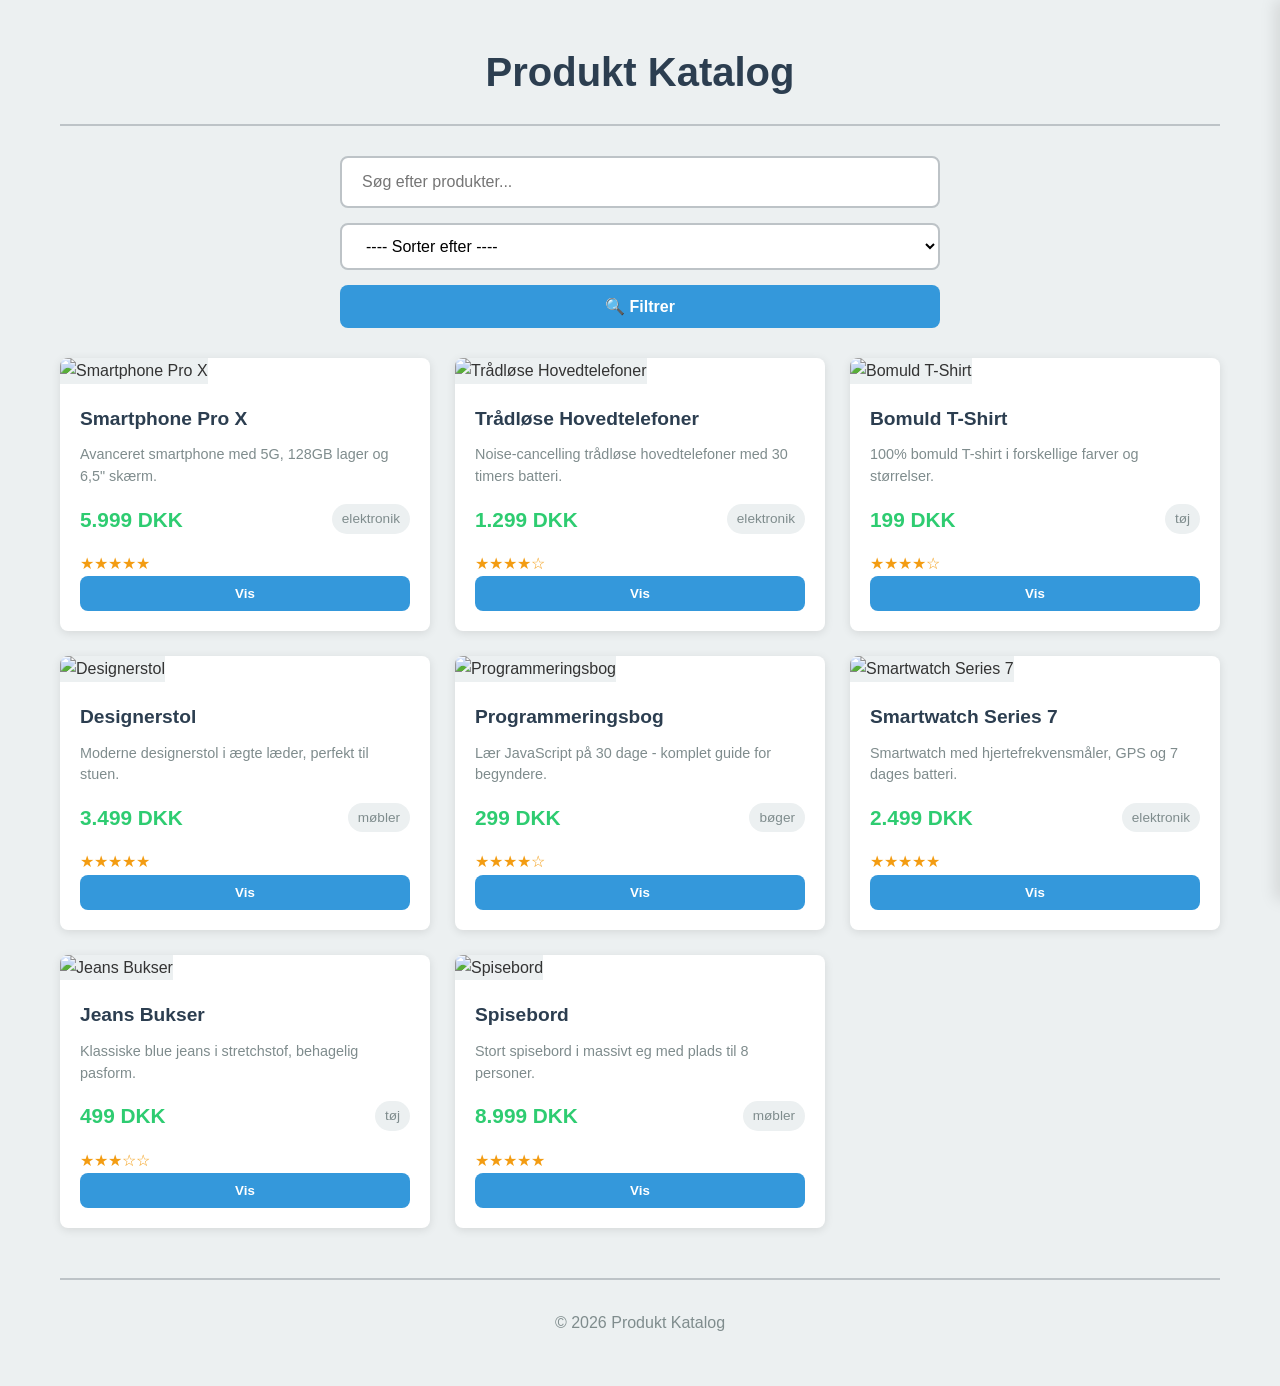
==== index.html @ 5d416aca "Added case_files, templates and task description in README" ====
<!DOCTYPE html>
<html lang="da">

<head>
    <meta charset="UTF-8">
    <meta name="viewport" content="width=device-width, initial-scale=1.0">
    <title>Produkt Søgning</title>
    <link rel="stylesheet" href="style.css">
</head>

<body>
    <div class="container">
        <header>
            <h1>Produkt Katalog</h1>
        </header>

        <main>
            <div class="search-container">
                <input type="search" id="search-input" placeholder="Søg efter produkter..." class="search-input">

                <select id="predefined-search" class="predefined-select">
                    <option value="">---- Sorter efter ----</option>
                    <option value="populaere">Mest populære</option>
                    <option value="pris-stigende">Pris: Lav til høj</option>
                    <option value="pris-faldende">Pris: Høj til lav</option>
                </select>

                <button id="filter-toggle" class="filter-button">
                    <span>🔍 Filtrer</span>
                </button>
            </div>

            <div id="filter-panel" class="filter-panel">
                <div class="filter-header">
                    <h2>Filtrer Produkter</h2>
                    <button id="close-filter" class="close-button">&times;</button>
                </div>

                <div class="filter-content">
                    <div class="filter-group">
                        <label class="filter-label">Kategori</label>
                        <div class="checkbox-group">
                            <label class="checkbox-label">
                                <input type="checkbox" name="category" value="elektronik"> Elektronik
                            </label>
                            <label class="checkbox-label">
                                <input type="checkbox" name="category" value="tøj"> Tøj
                            </label>
                            <label class="checkbox-label">
                                <input type="checkbox" name="category" value="møbler"> Møbler
                            </label>
                            <label class="checkbox-label">
                                <input type="checkbox" name="category" value="bøger"> Bøger
                            </label>
                        </div>
                    </div>

                    <div class="filter-group">
                        <label class="filter-label">Pris interval</label>
                        <div class="price-range">
                            <input type="number" id="min-price" placeholder="Min pris" class="price-input">
                            <span class="price-separator">-</span>
                            <input type="number" id="max-price" placeholder="Max pris" class="price-input">
                        </div>
                    </div>

                    <div class="filter-group">
                        <label class="filter-label">Vurdering</label>
                        <div class="rating-group">
                            <label class="rating-label">
                                <input type="radio" name="rating" value="5"> ★★★★★
                            </label>
                            <label class="rating-label">
                                <input type="radio" name="rating" value="4"> ★★★★
                            </label>
                            <label class="rating-label">
                                <input type="radio" name="rating" value="3"> ★★★
                            </label>
                            <label class="rating-label">
                                <input type="radio" name="rating" value="2"> ★★
                            </label>
                            <label class="rating-label">
                                <input type="radio" name="rating" value="1"> ★
                            </label>
                        </div>
                    </div>

                    <div class="filter-group">
                        <label class="filter-label">Farve</label>
                        <div class="color-group">
                            <label class="color-label">
                                <input type="checkbox" name="color" value="rød"> Rød
                            </label>
                            <label class="color-label">
                                <input type="checkbox" name="color" value="blå"> Blå
                            </label>
                            <label class="color-label">
                                <input type="checkbox" name="color" value="grøn"> Grøn
                            </label>
                            <label class="color-label">
                                <input type="checkbox" name="color" value="sort"> Sort
                            </label>
                            <label class="color-label">
                                <input type="checkbox" name="color" value="hvid"> Hvid
                            </label>
                        </div>
                    </div>
                </div>

                <div class="filter-footer">
                    <button id="apply-filters" class="apply-button">Vis Produkter</button>
                </div>
            </div>

            <div id="products-container" class="products-container">
            </div>
        </main>

        <footer>
            <p>&copy; 2026 Produkt Katalog</p>
        </footer>
    </div>

    <dialog id="product-dialog">
        <article class="dialog-content">
            <img id="dialog-image" src="" alt="" class="product-image">
            <h2 id="dialog-title"></h2>
            <p id="dialog-description"></p>
            <div class="product-meta">
                <span id="dialog-price" class="product-price"></span>
                <span id="dialog-category" class="product-category"></span>
            </div>
            <div id="dialog-rating" class="product-rating"></div>
            <menu class="dialog-actions">
                <button id="dialog-close" value="cancel">Luk</button>
            </menu>
        </article>
    </dialog>

    <div id="overlay" class="overlay"></div>
    <script src="data.js"></script>
    <script src="scriptui.js"></script>
    <script src="scriptfilt.js"></script>
</body>

</html>
---- style.css ----
/* Reset og base styles */
* {
    margin: 0;
    padding: 0;
    box-sizing: border-box;
}

:root {
    --primary-color: #2c3e50;
    --secondary-color: #3498db;
    --accent-color: #2ecc71;
    --text-color: #333;
    --light-gray: #ecf0f1;
    --medium-gray: #bdc3c7;
    --dark-gray: #7f8c8d;
    --white: #ffffff;
    --shadow: 0 2px 10px rgba(0, 0, 0, 0.1);
    --border-radius: 8px;
    --transition: all 0.3s ease;
}

body {
    font-family: 'Segoe UI', Tahoma, Geneva, Verdana, sans-serif;
    line-height: 1.6;
    color: var(--text-color);
    background-color: var(--light-gray);
}

.container {
    max-width: 1200px;
    margin: 0 auto;
    padding: 20px;
}

/* Header */
header {
    text-align: center;
    margin-bottom: 30px;
    padding: 20px 0;
    border-bottom: 2px solid var(--medium-gray);
}

header h1 {
    color: var(--primary-color);
    font-size: 2.5rem;
}

/* Søgeområde */
.search-container {
    display: flex;
    flex-direction: column;
    gap: 15px;
    margin-bottom: 30px;
}

.search-input {
    padding: 15px 20px;
    font-size: 1rem;
    border: 2px solid var(--medium-gray);
    border-radius: var(--border-radius);
    background-color: var(--white);
    transition: var(--transition);
    width: 100%;
    max-width: 600px;
    margin: 0 auto;
}

.search-input:focus {
    outline: none;
    border-color: var(--secondary-color);
    box-shadow: var(--shadow);
}

.predefined-select {
    padding: 12px 20px;
    font-size: 1rem;
    border: 2px solid var(--medium-gray);
    border-radius: var(--border-radius);
    background-color: var(--white);
    transition: var(--transition);
    width: 100%;
    max-width: 600px;
    margin: 0 auto;
    cursor: pointer;
}

.predefined-select:focus {
    outline: none;
    border-color: var(--secondary-color);
    box-shadow: var(--shadow);
}

.filter-button {
    padding: 12px 25px;
    font-size: 1rem;
    background-color: var(--secondary-color);
    color: var(--white);
    border: none;
    border-radius: var(--border-radius);
    cursor: pointer;
    transition: var(--transition);
    width: 100%;
    max-width: 600px;
    margin: 0 auto;
    font-weight: 600;
}

.filter-button:hover {
    background-color: #2980b9;
    transform: translateY(-2px);
}

/* Slide-in Filter Panel */
.filter-panel {
    position: fixed;
    top: 0;
    right: -400px;
    width: 400px;
    height: 100vh;
    background-color: var(--white);
    box-shadow: -5px 0 15px rgba(0, 0, 0, 0.1);
    z-index: 1000;
    transition: var(--transition);
    display: flex;
    flex-direction: column;
    overflow-y: auto;
}

.filter-panel.active {
    right: 0;
}

.filter-header {
    display: flex;
    justify-content: space-between;
    align-items: center;
    padding: 20px;
    border-bottom: 2px solid var(--light-gray);
    background-color: var(--primary-color);
    color: var(--white);
}

.filter-header h2 {
    font-size: 1.5rem;
}

.close-button {
    background: none;
    border: none;
    color: var(--white);
    font-size: 2rem;
    cursor: pointer;
    transition: var(--transition);
    padding: 5px;
}

.close-button:hover {
    color: var(--accent-color);
    transform: rotate(90deg);
}

.filter-content {
    padding: 20px;
    flex: 1;
    overflow-y: auto;
}

.filter-group {
    margin-bottom: 25px;
}

.filter-group:last-child {
    margin-bottom: 0;
}

.filter-label {
    display: block;
    font-weight: 600;
    margin-bottom: 10px;
    color: var(--primary-color);
    font-size: 1.1rem;
}

/* Checkbox groups */
.checkbox-group, .color-group {
    display: flex;
    flex-direction: column;
    gap: 8px;
}

.checkbox-label, .color-label {
    display: flex;
    align-items: center;
    gap: 10px;
    cursor: pointer;
    padding: 8px 12px;
    border-radius: var(--border-radius);
    transition: var(--transition);
}

.checkbox-label:hover, .color-label:hover {
    background-color: var(--light-gray);
}

.checkbox-label input, .color-label input {
    width: 18px;
    height: 18px;
    cursor: pointer;
}

/* Price range */
.price-range {
    display: flex;
    align-items: center;
    gap: 10px;
}

.price-input {
    padding: 10px 15px;
    border: 2px solid var(--medium-gray);
    border-radius: var(--border-radius);
    font-size: 1rem;
    width: 100%;
    transition: var(--transition);
}

.price-input:focus {
    outline: none;
    border-color: var(--secondary-color);
}

.price-separator {
    color: var(--dark-gray);
    font-weight: bold;
}

/* Rating group */
.rating-group {
    display: flex;
    flex-direction: column;
    gap: 8px;
}

.rating-label {
    display: flex;
    align-items: center;
    gap: 10px;
    cursor: pointer;
    padding: 8px 12px;
    border-radius: var(--border-radius);
    transition: var(--transition);
}

.rating-label:hover {
    background-color: var(--light-gray);
}

.rating-label input {
    width: 18px;
    height: 18px;
    cursor: pointer;
}

/* Filter footer */
.filter-footer {
    padding: 20px;
    border-top: 2px solid var(--light-gray);
    background-color: var(--light-gray);
}

.apply-button {
    width: 100%;
    padding: 15px 25px;
    font-size: 1.1rem;
    background-color: var(--accent-color);
    color: var(--white);
    border: none;
    border-radius: var(--border-radius);
    cursor: pointer;
    transition: var(--transition);
    font-weight: 600;
}

.apply-button:hover {
    background-color: #27ae60;
    transform: translateY(-2px);
    box-shadow: var(--shadow);
}

/* Overlay */
.overlay {
    position: fixed;
    top: 0;
    left: 0;
    width: 100%;
    height: 100%;
    background-color: rgba(0, 0, 0, 0.5);
    z-index: 999;
    opacity: 0;
    visibility: hidden;
    transition: var(--transition);
}

.overlay.active {
    opacity: 1;
    visibility: visible;
}

/* Produkter container */
.products-container {
    display: grid;
    grid-template-columns: repeat(auto-fill, minmax(280px, 1fr));
    gap: 25px;
    margin-top: 20px;
}

/* Produkt kort */
.product-card {
    background-color: var(--white);
    border-radius: var(--border-radius);
    overflow: hidden;
    box-shadow: var(--shadow);
    transition: var(--transition);
}

.product-card:hover {
    transform: translateY(-5px);
    box-shadow: 0 5px 20px rgba(0, 0, 0, 0.15);
}

.product-image {
    width: 100%;
    height: 200px;
    object-fit: cover;
    background-color: var(--light-gray);
}

.product-info {
    padding: 20px;
}

.product-title {
    font-size: 1.2rem;
    font-weight: 600;
    margin-bottom: 10px;
    color: var(--primary-color);
}

.product-description {
    color: var(--dark-gray);
    font-size: 0.9rem;
    margin-bottom: 15px;
    line-height: 1.5;
}

.product-meta {
    display: flex;
    justify-content: space-between;
    align-items: center;
    margin-bottom: 15px;
}

.product-price {
    font-size: 1.3rem;
    font-weight: 700;
    color: var(--accent-color);
}

.product-category {
    font-size: 0.85rem;
    color: var(--dark-gray);
    background-color: var(--light-gray);
    padding: 4px 10px;
    border-radius: 20px;
}

.product-rating {
    color: #f39c12;
    font-size: 1rem;
}

.product-button {
    width: 100%;
    padding: 10px;
    background-color: var(--secondary-color);
    color: var(--white);
    border: none;
    border-radius: var(--border-radius);
    cursor: pointer;
    transition: var(--transition);
    font-weight: 600;
}

.product-button:hover {
    background-color: #2980b9;
}

/* Footer */
footer {
    text-align: center;
    padding: 30px 0;
    margin-top: 50px;
    border-top: 2px solid var(--medium-gray);
    color: var(--dark-gray);
}

dialog {
    margin: auto;
    border: none;
    border-radius: 12px;
    box-shadow: 0 10px 30px rgba(0, 0, 0, 0.3);
    padding: 0;
    max-width: 400px;
    width: 90%;
}
dialog::backdrop {
    background: rgba(0, 0, 0, 0.5);
}
.dialog-content { padding: 1.5rem; }

.dialog-actions {
    display: flex;
    justify-content: flex-end;
    gap: 0.5rem;
    padding: 0;
    margin-top: 1rem;
}


/* Responsive design */
@media (max-width: 768px) {
    .filter-panel {
        width: 100%;
        right: -100%;
    }

    .search-container {
        max-width: 100%;
    }

    .products-container {
        grid-template-columns: repeat(auto-fill, minmax(240px, 1fr));
        gap: 20px;
    }
}

@media (max-width: 480px) {
    .products-container {
        grid-template-columns: 1fr;
    }

    header h1 {
        font-size: 2rem;
    }

    .search-input,
    .predefined-select,
    .filter-button {
        width: 100%;
    }
}

/* Animation for slide-in */
@keyframes slideIn {
    from {
        right: -400px;
    }
    to {
        right: 0;
    }
}

@keyframes slideOut {
    from {
        right: 0;
    }
    to {
        right: -400px;
    }
}

/* Scrollbar styling for filter panel */
.filter-content::-webkit-scrollbar {
    width: 8px;
}

.filter-content::-webkit-scrollbar-track {
    background: var(--light-gray);
    border-radius: 10px;
}

.filter-content::-webkit-scrollbar-thumb {
    background: var(--medium-gray);
    border-radius: 10px;
}

.filter-content::-webkit-scrollbar-thumb:hover {
    background: var(--dark-gray);
}
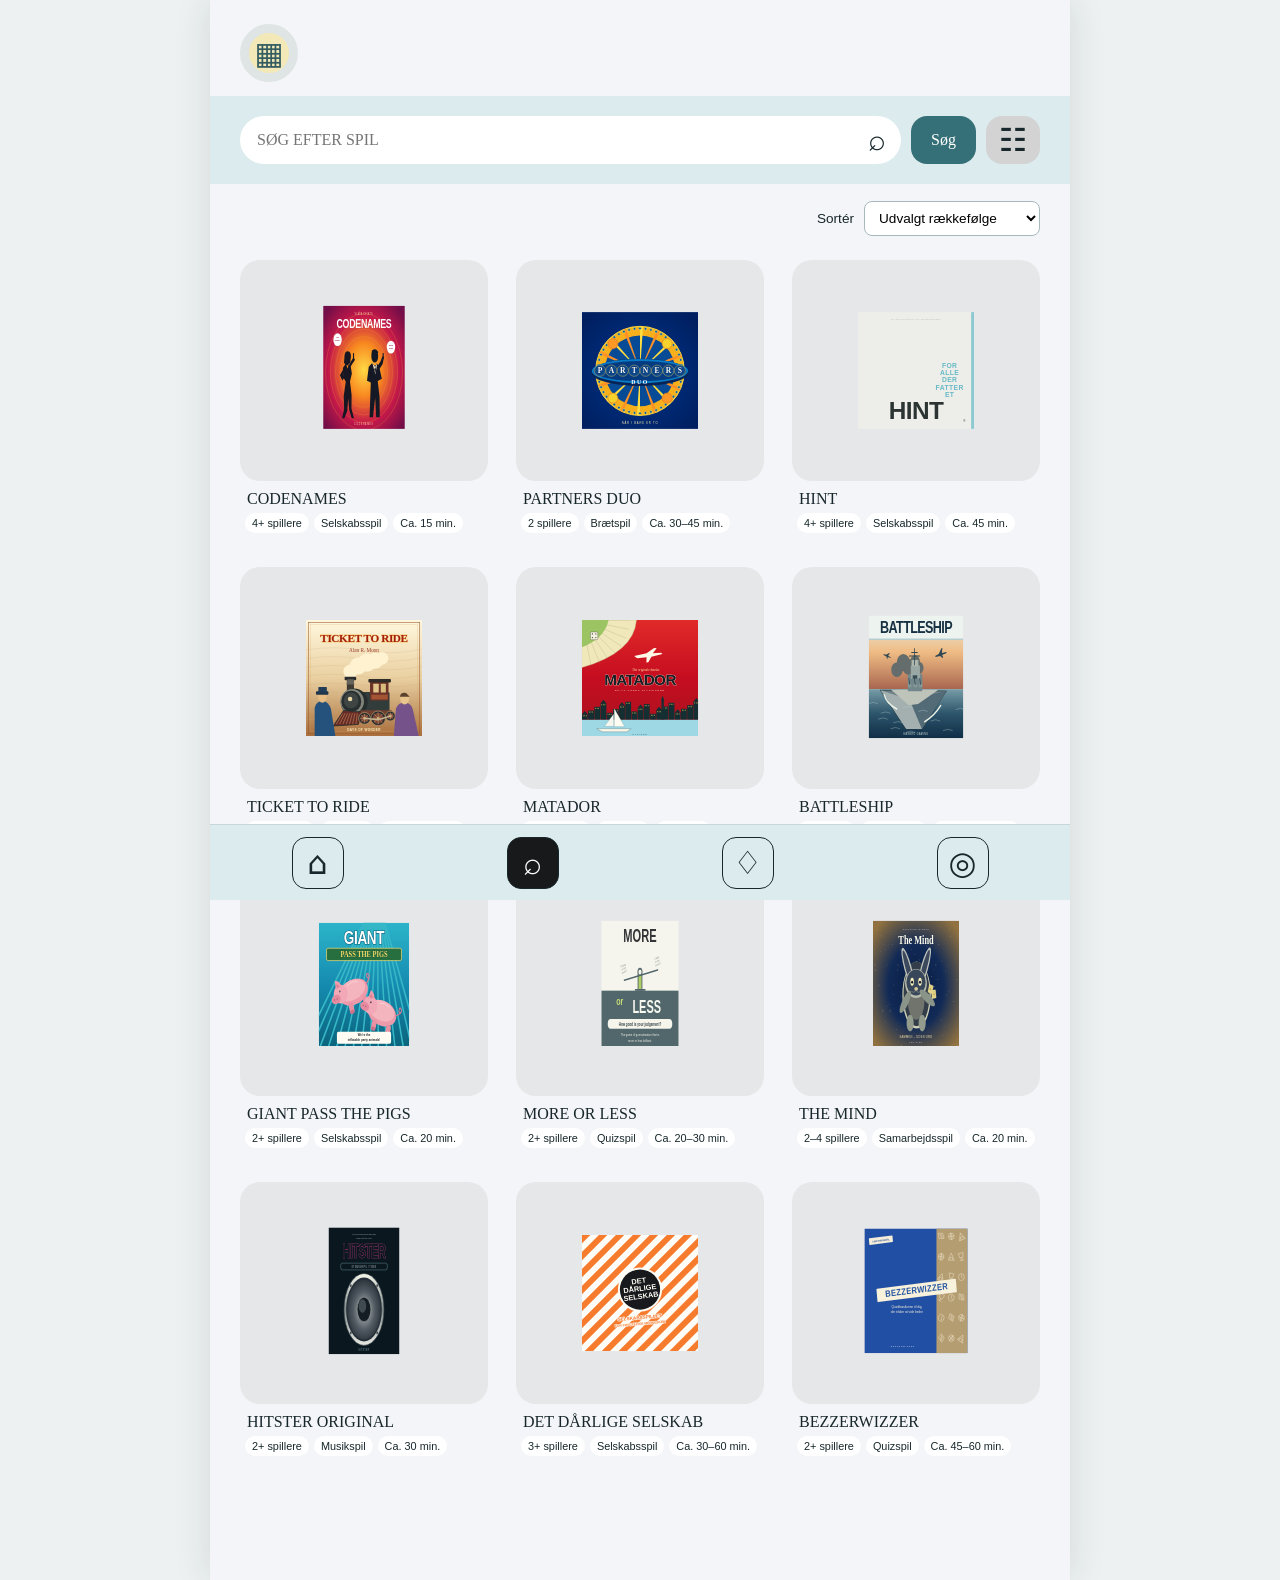
==== commit c943d18f: "Replace products with board game catalogue" ====
--- a/index.html
+++ b/index.html
@@ -1,146 +1,82 @@
-<!DOCTYPE html>
-<html lang="da">
-
-<head>
-    <meta charset="UTF-8">
-    <meta name="viewport" content="width=device-width, initial-scale=1.0">
-    <title>Produkt Søgning</title>
-    <link rel="stylesheet" href="style.css">
-</head>
-
-<body>
-    <div class="container">
-        <header>
-            <h1>Produkt Katalog</h1>
-        </header>
-
-        <main>
-            <div class="search-container">
-                <input type="search" id="search-input" placeholder="Søg efter produkter..." class="search-input">
-
-                <select id="predefined-search" class="predefined-select">
-                    <option value="">---- Sorter efter ----</option>
-                    <option value="populaere">Mest populære</option>
-                    <option value="pris-stigende">Pris: Lav til høj</option>
-                    <option value="pris-faldende">Pris: Høj til lav</option>
-                </select>
-
-                <button id="filter-toggle" class="filter-button">
-                    <span>🔍 Filtrer</span>
-                </button>
-            </div>
-
-            <div id="filter-panel" class="filter-panel">
-                <div class="filter-header">
-                    <h2>Filtrer Produkter</h2>
-                    <button id="close-filter" class="close-button">&times;</button>
-                </div>
-
-                <div class="filter-content">
-                    <div class="filter-group">
-                        <label class="filter-label">Kategori</label>
-                        <div class="checkbox-group">
-                            <label class="checkbox-label">
-                                <input type="checkbox" name="category" value="elektronik"> Elektronik
-                            </label>
-                            <label class="checkbox-label">
-                                <input type="checkbox" name="category" value="tøj"> Tøj
-                            </label>
-                            <label class="checkbox-label">
-                                <input type="checkbox" name="category" value="møbler"> Møbler
-                            </label>
-                            <label class="checkbox-label">
-                                <input type="checkbox" name="category" value="bøger"> Bøger
-                            </label>
-                        </div>
-                    </div>
-
-                    <div class="filter-group">
-                        <label class="filter-label">Pris interval</label>
-                        <div class="price-range">
-                            <input type="number" id="min-price" placeholder="Min pris" class="price-input">
-                            <span class="price-separator">-</span>
-                            <input type="number" id="max-price" placeholder="Max pris" class="price-input">
-                        </div>
-                    </div>
-
-                    <div class="filter-group">
-                        <label class="filter-label">Vurdering</label>
-                        <div class="rating-group">
-                            <label class="rating-label">
-                                <input type="radio" name="rating" value="5"> ★★★★★
-                            </label>
-                            <label class="rating-label">
-                                <input type="radio" name="rating" value="4"> ★★★★
-                            </label>
-                            <label class="rating-label">
-                                <input type="radio" name="rating" value="3"> ★★★
-                            </label>
-                            <label class="rating-label">
-                                <input type="radio" name="rating" value="2"> ★★
-                            </label>
-                            <label class="rating-label">
-                                <input type="radio" name="rating" value="1"> ★
-                            </label>
-                        </div>
-                    </div>
-
-                    <div class="filter-group">
-                        <label class="filter-label">Farve</label>
-                        <div class="color-group">
-                            <label class="color-label">
-                                <input type="checkbox" name="color" value="rød"> Rød
-                            </label>
-                            <label class="color-label">
-                                <input type="checkbox" name="color" value="blå"> Blå
-                            </label>
-                            <label class="color-label">
-                                <input type="checkbox" name="color" value="grøn"> Grøn
-                            </label>
-                            <label class="color-label">
-                                <input type="checkbox" name="color" value="sort"> Sort
-                            </label>
-                            <label class="color-label">
-                                <input type="checkbox" name="color" value="hvid"> Hvid
-                            </label>
-                        </div>
-                    </div>
-                </div>
-
-                <div class="filter-footer">
-                    <button id="apply-filters" class="apply-button">Vis Produkter</button>
-                </div>
-            </div>
-
-            <div id="products-container" class="products-container">
-            </div>
-        </main>
-
-        <footer>
-            <p>&copy; 2026 Produkt Katalog</p>
-        </footer>
-    </div>
-
-    <dialog id="product-dialog">
-        <article class="dialog-content">
-            <img id="dialog-image" src="" alt="" class="product-image">
-            <h2 id="dialog-title"></h2>
-            <p id="dialog-description"></p>
-            <div class="product-meta">
-                <span id="dialog-price" class="product-price"></span>
-                <span id="dialog-category" class="product-category"></span>
-            </div>
-            <div id="dialog-rating" class="product-rating"></div>
-            <menu class="dialog-actions">
-                <button id="dialog-close" value="cancel">Luk</button>
-            </menu>
-        </article>
-    </dialog>
-
-    <div id="overlay" class="overlay"></div>
-    <script src="data.js"></script>
-    <script src="scriptui.js"></script>
-    <script src="scriptfilt.js"></script>
-</body>
-
-</html>+<!DOCTYPE html>
+<html lang="da">
+<head>
+    <meta charset="UTF-8">
+    <meta name="viewport" content="width=device-width, initial-scale=1.0">
+    <meta name="description" content="Find og reservér bræt- og selskabsspil i Spilcaféen.">
+    <title>Find et spil · Spilcaféen</title>
+    <link rel="stylesheet" href="style.css">
+</head>
+<body>
+    <div class="app-shell">
+        <header class="topbar" aria-label="Spilcaféen">
+            <a class="logo" href="index.html" aria-label="Spilcaféens forside">▦</a>
+        </header>
+        <main>
+            <section class="search-band" aria-labelledby="page-title">
+                <h1 id="page-title" class="sr-only">Find et spil</h1>
+                <label class="search-box">
+                    <span class="sr-only">Søg efter spil</span>
+                    <input type="search" id="search-input" placeholder="SØG EFTER SPIL" autocomplete="off">
+                    <span aria-hidden="true">⌕</span>
+                </label>
+                <button id="search-button" class="search-button" type="button">Søg</button>
+                <button id="filter-toggle" class="filter-button" type="button" aria-expanded="false" aria-controls="filter-panel" aria-label="Åbn filter">☷</button>
+            </section>
+            <label class="sort-control">Sortér
+                <select id="sort-select">
+                    <option value="standard">Udvalgt rækkefølge</option>
+                    <option value="title-asc">Navn: A–Å</option>
+                    <option value="time-asc">Korteste spilletid</option>
+                    <option value="time-desc">Længste spilletid</option>
+                </select>
+            </label>
+            <aside id="filter-panel" class="filter-panel" aria-hidden="true">
+                <div class="filter-header">
+                    <h2>Filter</h2>
+                    <button id="close-filter" type="button" aria-label="Luk filter">×</button>
+                </div>
+                <fieldset>
+                    <legend>Antal spillere</legend>
+                    <div class="player-filters">
+                        <label><input type="checkbox" name="players" value="2"><span>2</span></label>
+                        <label><input type="checkbox" name="players" value="4"><span>4</span></label>
+                        <label><input type="checkbox" name="players" value="5"><span>5+</span></label>
+                    </div>
+                </fieldset>
+                <fieldset>
+                    <legend>Kategori</legend>
+                    <div id="category-filters" class="category-filters"></div>
+                </fieldset>
+                <fieldset>
+                    <legend>Spilletid: højst <output id="time-output">120</output> min.</legend>
+                    <input id="time-range" type="range" min="15" max="120" step="15" value="120">
+                </fieldset>
+                <fieldset>
+                    <legend>Sværhedsgrad</legend>
+                    <div class="difficulty-filters">
+                        <label><input type="radio" name="difficulty" value=""><span>Alle</span></label>
+                        <label><input type="radio" name="difficulty" value="Let"><span>Let</span></label>
+                        <label><input type="radio" name="difficulty" value="Middel"><span>Middel</span></label>
+                    </div>
+                </fieldset>
+                <div class="filter-actions">
+                    <button id="reset-filters" class="secondary-button" type="button">Nulstil</button>
+                    <button id="apply-filters" class="primary-button" type="button">Gem</button>
+                </div>
+            </aside>
+            <section id="products-container" class="games-grid" aria-live="polite"></section>
+        </main>
+        <nav class="bottom-nav" aria-label="Primær navigation">
+            <a href="index.html" aria-label="Hjem">⌂</a>
+            <a class="active" href="index.html" aria-current="page" aria-label="Søg">⌕</a>
+            <a href="#" aria-label="Reservationer">♢</a>
+            <a class="profile-link" href="#" aria-label="Profil">◎<span class="reservation-badge" hidden>0</span></a>
+        </nav>
+    </div>
+    <div id="overlay" class="overlay"></div>
+    <script src="data.js"></script>
+    <script src="scriptui.js"></script>
+    <script src="scriptfilt.js"></script>
+</body>
+</html>
--- a/style.css
+++ b/style.css
@@ -1,499 +1,181 @@
-/* Reset og base styles */
-* {
-    margin: 0;
-    padding: 0;
-    box-sizing: border-box;
-}
-
-:root {
-    --primary-color: #2c3e50;
-    --secondary-color: #3498db;
-    --accent-color: #2ecc71;
-    --text-color: #333;
-    --light-gray: #ecf0f1;
-    --medium-gray: #bdc3c7;
-    --dark-gray: #7f8c8d;
-    --white: #ffffff;
-    --shadow: 0 2px 10px rgba(0, 0, 0, 0.1);
-    --border-radius: 8px;
-    --transition: all 0.3s ease;
-}
-
-body {
-    font-family: 'Segoe UI', Tahoma, Geneva, Verdana, sans-serif;
-    line-height: 1.6;
-    color: var(--text-color);
-    background-color: var(--light-gray);
-}
-
-.container {
-    max-width: 1200px;
-    margin: 0 auto;
-    padding: 20px;
-}
-
-/* Header */
-header {
-    text-align: center;
-    margin-bottom: 30px;
-    padding: 20px 0;
-    border-bottom: 2px solid var(--medium-gray);
-}
-
-header h1 {
-    color: var(--primary-color);
-    font-size: 2.5rem;
-}
-
-/* Søgeområde */
-.search-container {
-    display: flex;
-    flex-direction: column;
-    gap: 15px;
-    margin-bottom: 30px;
-}
-
-.search-input {
-    padding: 15px 20px;
-    font-size: 1rem;
-    border: 2px solid var(--medium-gray);
-    border-radius: var(--border-radius);
-    background-color: var(--white);
-    transition: var(--transition);
-    width: 100%;
-    max-width: 600px;
-    margin: 0 auto;
-}
-
-.search-input:focus {
-    outline: none;
-    border-color: var(--secondary-color);
-    box-shadow: var(--shadow);
-}
-
-.predefined-select {
-    padding: 12px 20px;
-    font-size: 1rem;
-    border: 2px solid var(--medium-gray);
-    border-radius: var(--border-radius);
-    background-color: var(--white);
-    transition: var(--transition);
-    width: 100%;
-    max-width: 600px;
-    margin: 0 auto;
-    cursor: pointer;
-}
-
-.predefined-select:focus {
-    outline: none;
-    border-color: var(--secondary-color);
-    box-shadow: var(--shadow);
-}
-
-.filter-button {
-    padding: 12px 25px;
-    font-size: 1rem;
-    background-color: var(--secondary-color);
-    color: var(--white);
-    border: none;
-    border-radius: var(--border-radius);
-    cursor: pointer;
-    transition: var(--transition);
-    width: 100%;
-    max-width: 600px;
-    margin: 0 auto;
-    font-weight: 600;
-}
-
-.filter-button:hover {
-    background-color: #2980b9;
-    transform: translateY(-2px);
-}
-
-/* Slide-in Filter Panel */
-.filter-panel {
-    position: fixed;
-    top: 0;
-    right: -400px;
-    width: 400px;
-    height: 100vh;
-    background-color: var(--white);
-    box-shadow: -5px 0 15px rgba(0, 0, 0, 0.1);
-    z-index: 1000;
-    transition: var(--transition);
-    display: flex;
-    flex-direction: column;
-    overflow-y: auto;
-}
-
-.filter-panel.active {
-    right: 0;
-}
-
-.filter-header {
-    display: flex;
-    justify-content: space-between;
-    align-items: center;
-    padding: 20px;
-    border-bottom: 2px solid var(--light-gray);
-    background-color: var(--primary-color);
-    color: var(--white);
-}
-
-.filter-header h2 {
-    font-size: 1.5rem;
-}
-
-.close-button {
-    background: none;
-    border: none;
-    color: var(--white);
-    font-size: 2rem;
-    cursor: pointer;
-    transition: var(--transition);
-    padding: 5px;
-}
-
-.close-button:hover {
-    color: var(--accent-color);
-    transform: rotate(90deg);
-}
-
-.filter-content {
-    padding: 20px;
-    flex: 1;
-    overflow-y: auto;
-}
-
-.filter-group {
-    margin-bottom: 25px;
-}
-
-.filter-group:last-child {
-    margin-bottom: 0;
-}
-
-.filter-label {
-    display: block;
-    font-weight: 600;
-    margin-bottom: 10px;
-    color: var(--primary-color);
-    font-size: 1.1rem;
-}
-
-/* Checkbox groups */
-.checkbox-group, .color-group {
-    display: flex;
-    flex-direction: column;
-    gap: 8px;
-}
-
-.checkbox-label, .color-label {
-    display: flex;
-    align-items: center;
-    gap: 10px;
-    cursor: pointer;
-    padding: 8px 12px;
-    border-radius: var(--border-radius);
-    transition: var(--transition);
-}
-
-.checkbox-label:hover, .color-label:hover {
-    background-color: var(--light-gray);
-}
-
-.checkbox-label input, .color-label input {
-    width: 18px;
-    height: 18px;
-    cursor: pointer;
-}
-
-/* Price range */
-.price-range {
-    display: flex;
-    align-items: center;
-    gap: 10px;
-}
-
-.price-input {
-    padding: 10px 15px;
-    border: 2px solid var(--medium-gray);
-    border-radius: var(--border-radius);
-    font-size: 1rem;
-    width: 100%;
-    transition: var(--transition);
-}
-
-.price-input:focus {
-    outline: none;
-    border-color: var(--secondary-color);
-}
-
-.price-separator {
-    color: var(--dark-gray);
-    font-weight: bold;
-}
-
-/* Rating group */
-.rating-group {
-    display: flex;
-    flex-direction: column;
-    gap: 8px;
-}
-
-.rating-label {
-    display: flex;
-    align-items: center;
-    gap: 10px;
-    cursor: pointer;
-    padding: 8px 12px;
-    border-radius: var(--border-radius);
-    transition: var(--transition);
-}
-
-.rating-label:hover {
-    background-color: var(--light-gray);
-}
-
-.rating-label input {
-    width: 18px;
-    height: 18px;
-    cursor: pointer;
-}
-
-/* Filter footer */
-.filter-footer {
-    padding: 20px;
-    border-top: 2px solid var(--light-gray);
-    background-color: var(--light-gray);
-}
-
-.apply-button {
-    width: 100%;
-    padding: 15px 25px;
-    font-size: 1.1rem;
-    background-color: var(--accent-color);
-    color: var(--white);
-    border: none;
-    border-radius: var(--border-radius);
-    cursor: pointer;
-    transition: var(--transition);
-    font-weight: 600;
-}
-
-.apply-button:hover {
-    background-color: #27ae60;
-    transform: translateY(-2px);
-    box-shadow: var(--shadow);
-}
-
-/* Overlay */
-.overlay {
-    position: fixed;
-    top: 0;
-    left: 0;
-    width: 100%;
-    height: 100%;
-    background-color: rgba(0, 0, 0, 0.5);
-    z-index: 999;
-    opacity: 0;
-    visibility: hidden;
-    transition: var(--transition);
-}
-
-.overlay.active {
-    opacity: 1;
-    visibility: visible;
-}
-
-/* Produkter container */
-.products-container {
-    display: grid;
-    grid-template-columns: repeat(auto-fill, minmax(280px, 1fr));
-    gap: 25px;
-    margin-top: 20px;
-}
-
-/* Produkt kort */
-.product-card {
-    background-color: var(--white);
-    border-radius: var(--border-radius);
-    overflow: hidden;
-    box-shadow: var(--shadow);
-    transition: var(--transition);
-}
-
-.product-card:hover {
-    transform: translateY(-5px);
-    box-shadow: 0 5px 20px rgba(0, 0, 0, 0.15);
-}
-
-.product-image {
-    width: 100%;
-    height: 200px;
-    object-fit: cover;
-    background-color: var(--light-gray);
-}
-
-.product-info {
-    padding: 20px;
-}
-
-.product-title {
-    font-size: 1.2rem;
-    font-weight: 600;
-    margin-bottom: 10px;
-    color: var(--primary-color);
-}
-
-.product-description {
-    color: var(--dark-gray);
-    font-size: 0.9rem;
-    margin-bottom: 15px;
-    line-height: 1.5;
-}
-
-.product-meta {
-    display: flex;
-    justify-content: space-between;
-    align-items: center;
-    margin-bottom: 15px;
-}
-
-.product-price {
-    font-size: 1.3rem;
-    font-weight: 700;
-    color: var(--accent-color);
-}
-
-.product-category {
-    font-size: 0.85rem;
-    color: var(--dark-gray);
-    background-color: var(--light-gray);
-    padding: 4px 10px;
-    border-radius: 20px;
-}
-
-.product-rating {
-    color: #f39c12;
-    font-size: 1rem;
-}
-
-.product-button {
-    width: 100%;
-    padding: 10px;
-    background-color: var(--secondary-color);
-    color: var(--white);
-    border: none;
-    border-radius: var(--border-radius);
-    cursor: pointer;
-    transition: var(--transition);
-    font-weight: 600;
-}
-
-.product-button:hover {
-    background-color: #2980b9;
-}
-
-/* Footer */
-footer {
-    text-align: center;
-    padding: 30px 0;
-    margin-top: 50px;
-    border-top: 2px solid var(--medium-gray);
-    color: var(--dark-gray);
-}
-
-dialog {
-    margin: auto;
-    border: none;
-    border-radius: 12px;
-    box-shadow: 0 10px 30px rgba(0, 0, 0, 0.3);
-    padding: 0;
-    max-width: 400px;
-    width: 90%;
-}
-dialog::backdrop {
-    background: rgba(0, 0, 0, 0.5);
-}
-.dialog-content { padding: 1.5rem; }
-
-.dialog-actions {
-    display: flex;
-    justify-content: flex-end;
-    gap: 0.5rem;
-    padding: 0;
-    margin-top: 1rem;
-}
-
-
-/* Responsive design */
-@media (max-width: 768px) {
-    .filter-panel {
-        width: 100%;
-        right: -100%;
-    }
-
-    .search-container {
-        max-width: 100%;
-    }
-
-    .products-container {
-        grid-template-columns: repeat(auto-fill, minmax(240px, 1fr));
-        gap: 20px;
-    }
-}
-
-@media (max-width: 480px) {
-    .products-container {
-        grid-template-columns: 1fr;
-    }
-
-    header h1 {
-        font-size: 2rem;
-    }
-
-    .search-input,
-    .predefined-select,
-    .filter-button {
-        width: 100%;
-    }
-}
-
-/* Animation for slide-in */
-@keyframes slideIn {
-    from {
-        right: -400px;
-    }
-    to {
-        right: 0;
-    }
-}
-
-@keyframes slideOut {
-    from {
-        right: 0;
-    }
-    to {
-        right: -400px;
-    }
-}
-
-/* Scrollbar styling for filter panel */
-.filter-content::-webkit-scrollbar {
-    width: 8px;
-}
-
-.filter-content::-webkit-scrollbar-track {
-    background: var(--light-gray);
-    border-radius: 10px;
-}
-
-.filter-content::-webkit-scrollbar-thumb {
-    background: var(--medium-gray);
-    border-radius: 10px;
-}
-
-.filter-content::-webkit-scrollbar-thumb:hover {
-    background: var(--dark-gray);
-}+:root {
+    --ink: #17272b;
+    --paper: #f4f5f8;
+    --soft-blue: #dcebed;
+    --teal: #79b6c0;
+    --deep-teal: #356f78;
+    --card: #e6e7e9;
+}
+
+* { box-sizing: border-box; }
+body { margin: 0; color: var(--ink); background: #fff; font-family: Georgia, "Times New Roman", serif; }
+button, input, select { font: inherit; }
+button, select { cursor: pointer; }
+.no-scroll { overflow: hidden; }
+.sr-only { position: absolute; width: 1px; height: 1px; padding: 0; margin: -1px; overflow: hidden; clip: rect(0, 0, 0, 0); white-space: nowrap; border: 0; }
+
+.app-shell {
+    width: min(100%, 860px);
+    min-height: 100vh;
+    margin: 0 auto;
+    padding-bottom: 82px;
+    background: var(--paper);
+    position: relative;
+}
+
+.topbar { height: 96px; padding: 24px 30px; background: var(--paper); }
+.logo {
+    display: grid;
+    width: 58px;
+    height: 58px;
+    place-items: center;
+    border: 9px solid #dfe4e4;
+    border-radius: 50%;
+    color: #335c61;
+    background: #f2e8b8;
+    text-decoration: none;
+    font: 31px/1 system-ui, sans-serif;
+}
+
+.search-band {
+    display: grid;
+    grid-template-columns: minmax(0, 1fr) auto auto;
+    gap: 10px;
+    align-items: center;
+    padding: 20px 30px;
+    background: var(--soft-blue);
+}
+.search-box {
+    display: grid;
+    grid-template-columns: 1fr auto;
+    align-items: center;
+    height: 48px;
+    padding: 0 15px;
+    border-radius: 24px;
+    background: #fff;
+}
+.search-box input { min-width: 0; border: 0; outline: 0; background: transparent; color: var(--ink); font-size: 1rem; }
+.search-box span:last-child { font: 30px/1 system-ui, sans-serif; }
+.search-button, .filter-button {
+    height: 48px;
+    border: 0;
+    border-radius: 16px;
+    color: #fff;
+    background: var(--deep-teal);
+}
+.search-button { padding: 0 20px; }
+.filter-button { width: 54px; color: var(--ink); background: #d3d3d4; font: 32px/1 system-ui, sans-serif; }
+
+.sort-control {
+    display: flex;
+    gap: 10px;
+    align-items: center;
+    justify-content: flex-end;
+    padding: 17px 30px 0;
+    font: .85rem Arial, sans-serif;
+}
+.sort-control select { max-width: 210px; padding: 8px 26px 8px 10px; border: 1px solid #a8b9bc; border-radius: 8px; background: #fff; }
+
+.games-grid {
+    display: grid;
+    grid-template-columns: repeat(2, minmax(0, 1fr));
+    gap: 34px 28px;
+    padding: 24px 30px 42px;
+}
+.game-card { display: flex; min-width: 0; flex-direction: column; color: inherit; text-decoration: none; }
+.cover-frame {
+    display: grid;
+    aspect-ratio: 1.12;
+    place-items: center;
+    overflow: hidden;
+    border-radius: 20px;
+    background: var(--card);
+    transition: transform .2s ease, box-shadow .2s ease;
+}
+.game-card:hover .cover-frame, .game-card:focus-visible .cover-frame { transform: translateY(-3px); box-shadow: 0 12px 25px rgba(23, 39, 43, .12); }
+.cover-frame img { width: 78%; height: 78%; object-fit: contain; }
+.game-title { margin: 9px 7px 5px; overflow: hidden; text-overflow: ellipsis; white-space: nowrap; text-transform: uppercase; font-size: 1rem; }
+.game-facts { display: flex; flex-wrap: wrap; gap: 5px; margin: 0 5px; font: .68rem Arial, sans-serif; }
+.game-facts span { padding: 4px 7px; border-radius: 99px; background: #fff; white-space: nowrap; }
+.no-products { grid-column: 1 / -1; padding: 60px 0; text-align: center; }
+
+.filter-panel {
+    position: fixed;
+    z-index: 30;
+    top: 0;
+    right: -440px;
+    width: min(92vw, 420px);
+    height: 100vh;
+    padding: 26px 24px;
+    overflow-y: auto;
+    background: var(--paper);
+    transition: right .25s ease;
+}
+.filter-panel.active { right: 0; }
+.filter-header { display: flex; align-items: center; justify-content: space-between; padding-bottom: 18px; border-bottom: 1px solid var(--deep-teal); }
+.filter-header h2 { margin: 0; font-size: 2.1rem; }
+.filter-header button { border: 0; background: transparent; color: var(--ink); font-size: 2rem; }
+.filter-panel fieldset { margin: 26px 0 0; padding: 0; border: 0; }
+.filter-panel legend { margin-bottom: 14px; font-weight: 700; font-size: 1.08rem; }
+.category-filters, .difficulty-filters { display: grid; gap: 10px; }
+.category-filters label, .difficulty-filters label { display: flex; justify-content: space-between; align-items: center; cursor: pointer; }
+.category-filters input, .difficulty-filters input { width: 21px; height: 21px; accent-color: var(--deep-teal); order: 2; }
+.player-filters { display: grid; grid-template-columns: repeat(3, 1fr); gap: 10px; }
+.player-filters label { display: block; }
+.player-filters input { position: absolute; opacity: 0; }
+.player-filters span { display: grid; height: 46px; place-items: center; border-radius: 7px; color: #fff; background: #d1d2d4; cursor: pointer; font: 700 1.1rem Arial, sans-serif; }
+.player-filters input:checked + span { background: var(--deep-teal); }
+#time-range { width: 100%; accent-color: var(--deep-teal); }
+.filter-actions { display: grid; grid-template-columns: 1fr 1fr; gap: 30px; margin-top: 34px; }
+.filter-actions button { padding: 12px; border: 0; border-radius: 22px; color: #fff; background: var(--deep-teal); }
+
+.overlay { position: fixed; z-index: 20; inset: 0; visibility: hidden; opacity: 0; background: rgba(0,0,0,.35); transition: opacity .25s ease; }
+.overlay.active { visibility: visible; opacity: 1; }
+
+.bottom-nav {
+    position: fixed;
+    z-index: 10;
+    bottom: 0;
+    left: 50%;
+    display: grid;
+    width: min(100%, 860px);
+    height: 76px;
+    grid-template-columns: repeat(4, 1fr);
+    align-items: center;
+    transform: translateX(-50%);
+    border-top: 1px solid #c7d6d8;
+    background: var(--soft-blue);
+}
+.bottom-nav a {
+    position: relative;
+    display: grid;
+    width: 52px;
+    height: 52px;
+    margin: auto;
+    place-items: center;
+    border: 1.5px solid var(--ink);
+    border-radius: 14px;
+    color: var(--ink);
+    text-decoration: none;
+    font: 32px/1 system-ui, sans-serif;
+}
+.bottom-nav a.active { color: #fff; background: #17191b; }
+.reservation-badge { position: absolute; top: -8px; right: -8px; min-width: 22px; height: 22px; padding: 2px 6px; border-radius: 99px; color: #fff; background: #ff6269; font: 700 12px/18px Arial, sans-serif; text-align: center; }
+
+@media (min-width: 700px) {
+    body { background: #edf1f2; }
+    .app-shell { box-shadow: 0 0 35px rgba(23, 39, 43, .12); }
+    .games-grid { grid-template-columns: repeat(3, minmax(0, 1fr)); }
+}
+
+@media (max-width: 450px) {
+    .topbar { height: 80px; padding: 15px 18px; }
+    .logo { width: 52px; height: 52px; }
+    .search-band { padding: 15px 16px; gap: 7px; }
+    .search-button { padding: 0 12px; }
+    .filter-button { width: 48px; }
+    .sort-control { padding-right: 17px; }
+    .games-grid { gap: 27px 16px; padding: 20px 17px 35px; }
+    .cover-frame { border-radius: 16px; }
+    .game-facts span:nth-child(2) { display: none; }
+}
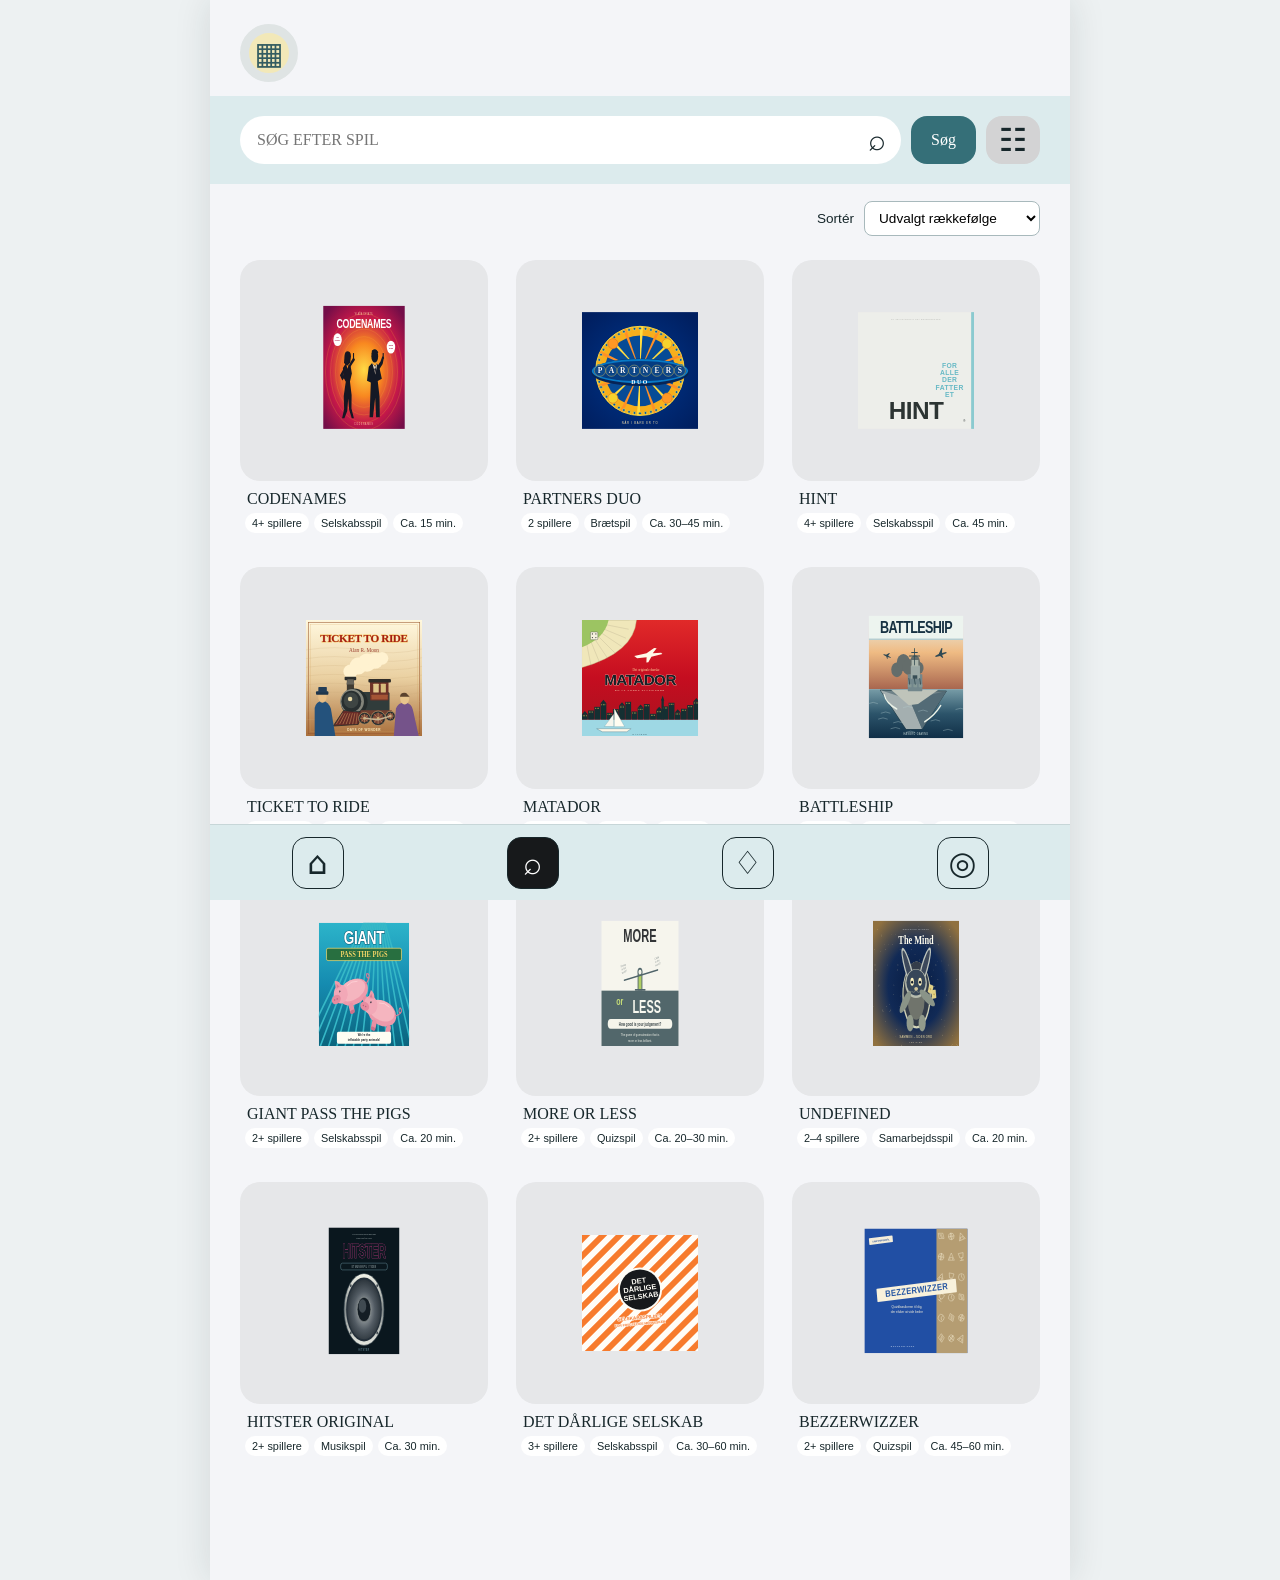
==== commit c161705a: "Remove unused files and obsolete reservation cleanup" ====
--- a/index.html
+++ b/index.html
@@ -3,7 +3,7 @@
 <head>
     <meta charset="UTF-8">
     <meta name="viewport" content="width=device-width, initial-scale=1.0">
-    <meta name="description" content="Find og reservér bræt- og selskabsspil i Spilcaféen.">
+    <meta name="description" content="Find bræt- og selskabsspil i Spilcaféen.">
     <title>Find et spil · Spilcaféen</title>
     <link rel="stylesheet" href="style.css">
 </head>
@@ -61,8 +61,8 @@
                     </div>
                 </fieldset>
                 <div class="filter-actions">
-                    <button id="reset-filters" class="secondary-button" type="button">Nulstil</button>
-                    <button id="apply-filters" class="primary-button" type="button">Gem</button>
+                    <button id="reset-filters" type="button">Nulstil</button>
+                    <button id="apply-filters" type="button">Gem</button>
                 </div>
             </aside>
             <section id="products-container" class="games-grid" aria-live="polite"></section>
@@ -71,7 +71,7 @@
             <a href="index.html" aria-label="Hjem">⌂</a>
             <a class="active" href="index.html" aria-current="page" aria-label="Søg">⌕</a>
             <a href="#" aria-label="Reservationer">♢</a>
-            <a class="profile-link" href="#" aria-label="Profil">◎<span class="reservation-badge" hidden>0</span></a>
+            <a href="#" aria-label="Profil">◎</a>
         </nav>
     </div>
     <div id="overlay" class="overlay"></div>
--- a/style.css
+++ b/style.css
@@ -2,7 +2,6 @@
     --ink: #17272b;
     --paper: #f4f5f8;
     --soft-blue: #dcebed;
-    --teal: #79b6c0;
     --deep-teal: #356f78;
     --card: #e6e7e9;
 }
@@ -160,8 +159,6 @@
     font: 32px/1 system-ui, sans-serif;
 }
 .bottom-nav a.active { color: #fff; background: #17191b; }
-.reservation-badge { position: absolute; top: -8px; right: -8px; min-width: 22px; height: 22px; padding: 2px 6px; border-radius: 99px; color: #fff; background: #ff6269; font: 700 12px/18px Arial, sans-serif; text-align: center; }
-
 @media (min-width: 700px) {
     body { background: #edf1f2; }
     .app-shell { box-shadow: 0 0 35px rgba(23, 39, 43, .12); }
